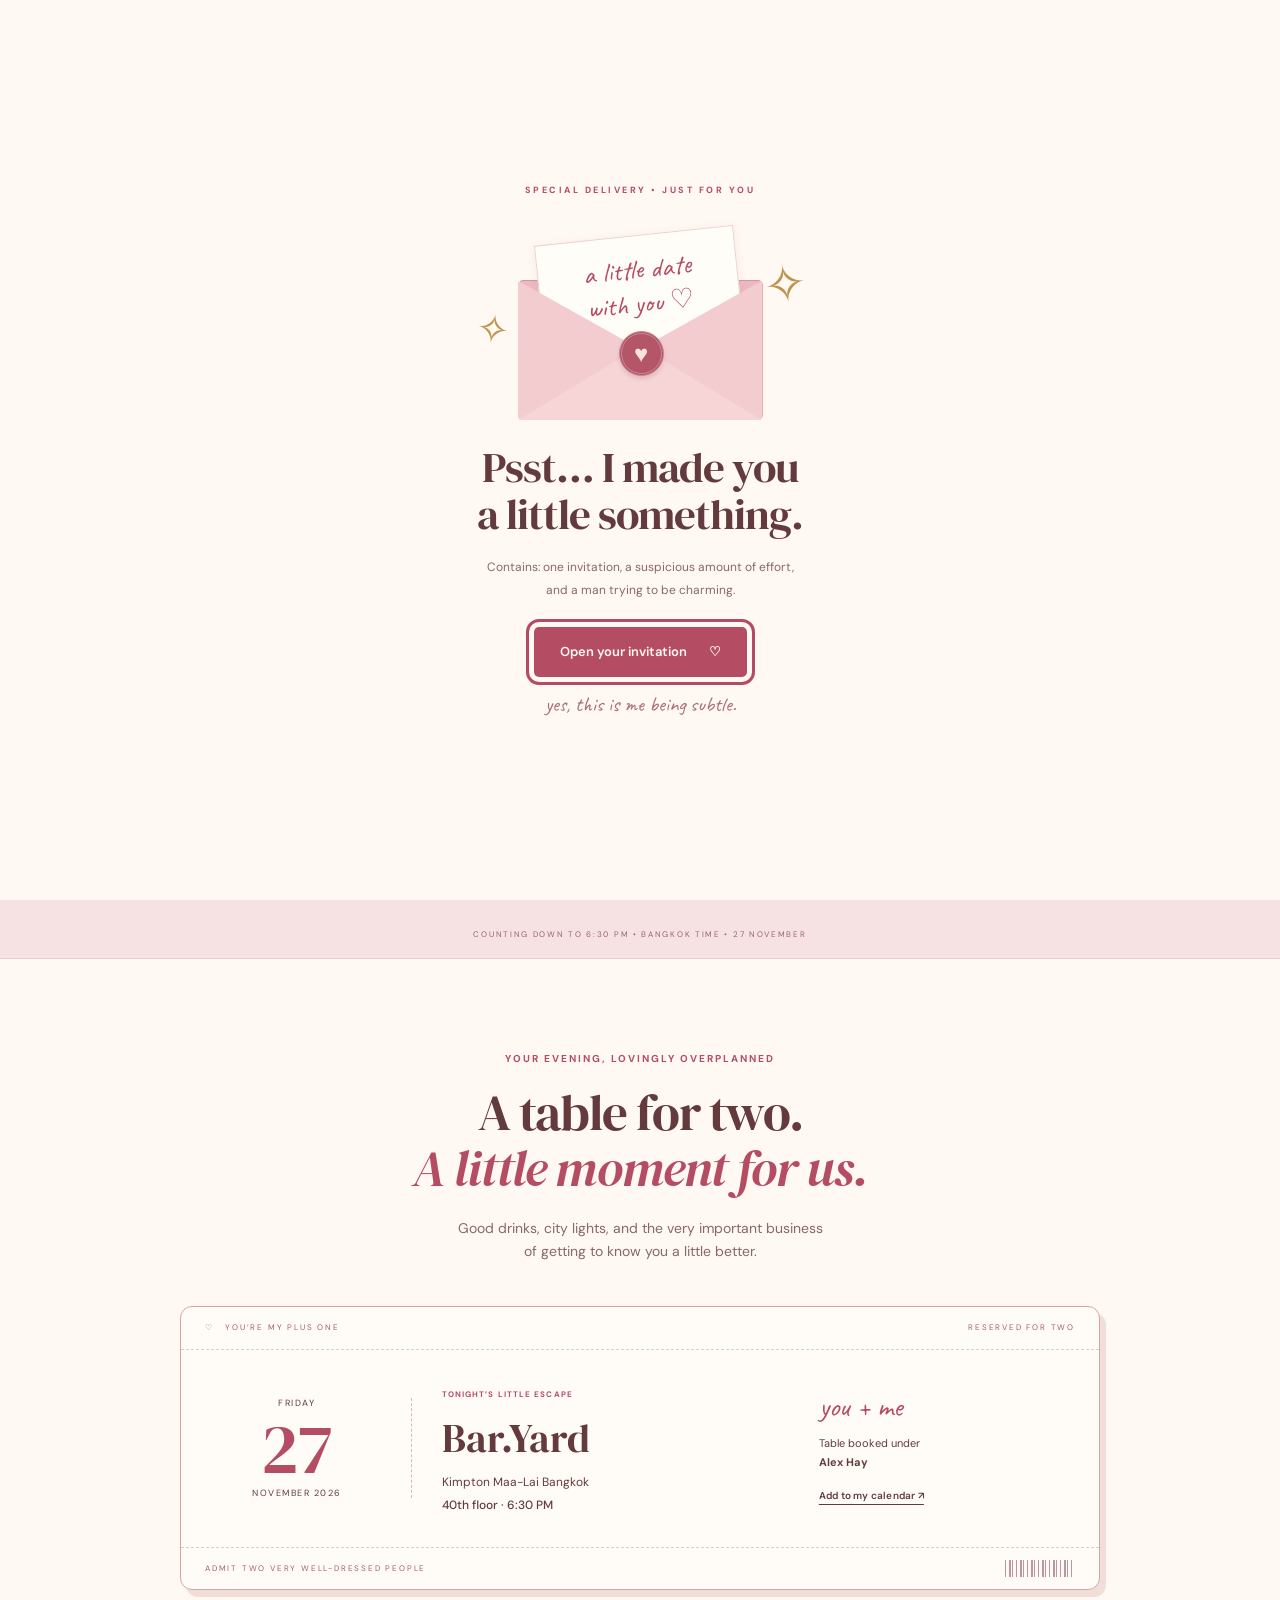
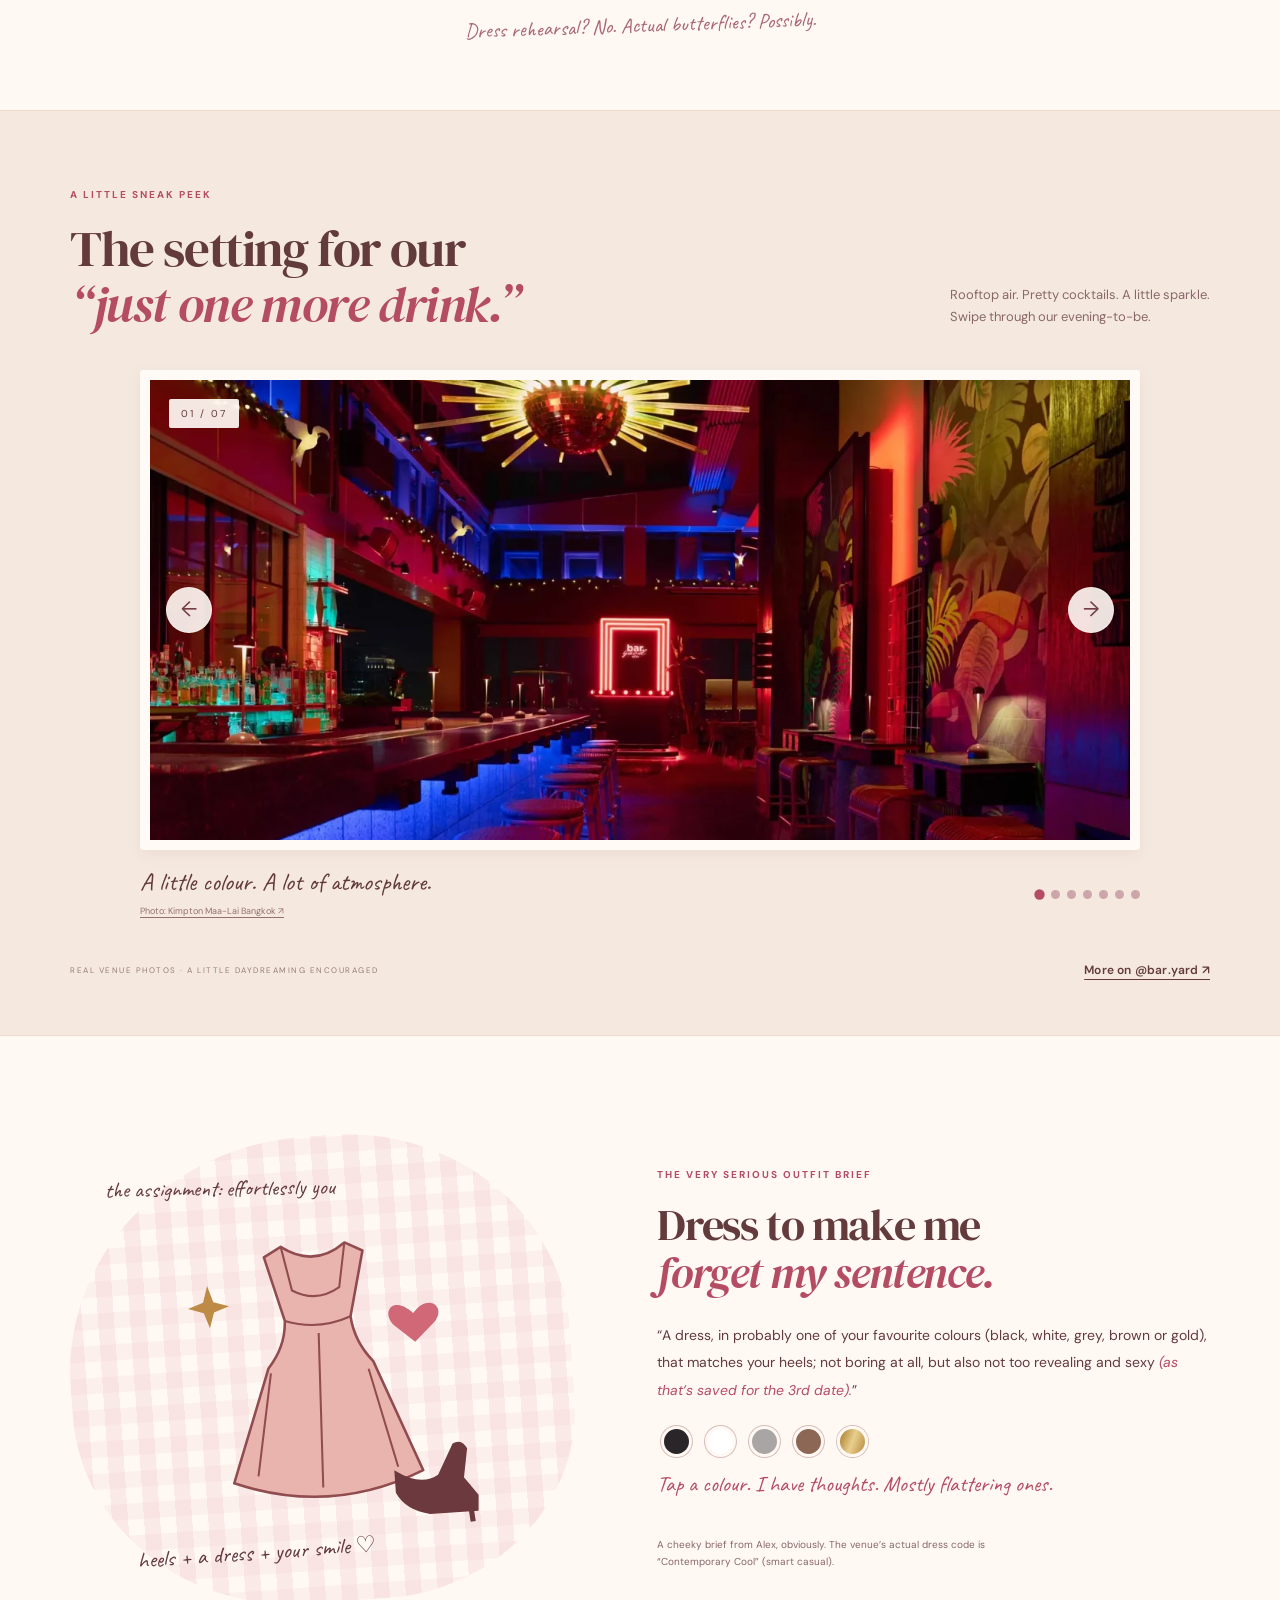
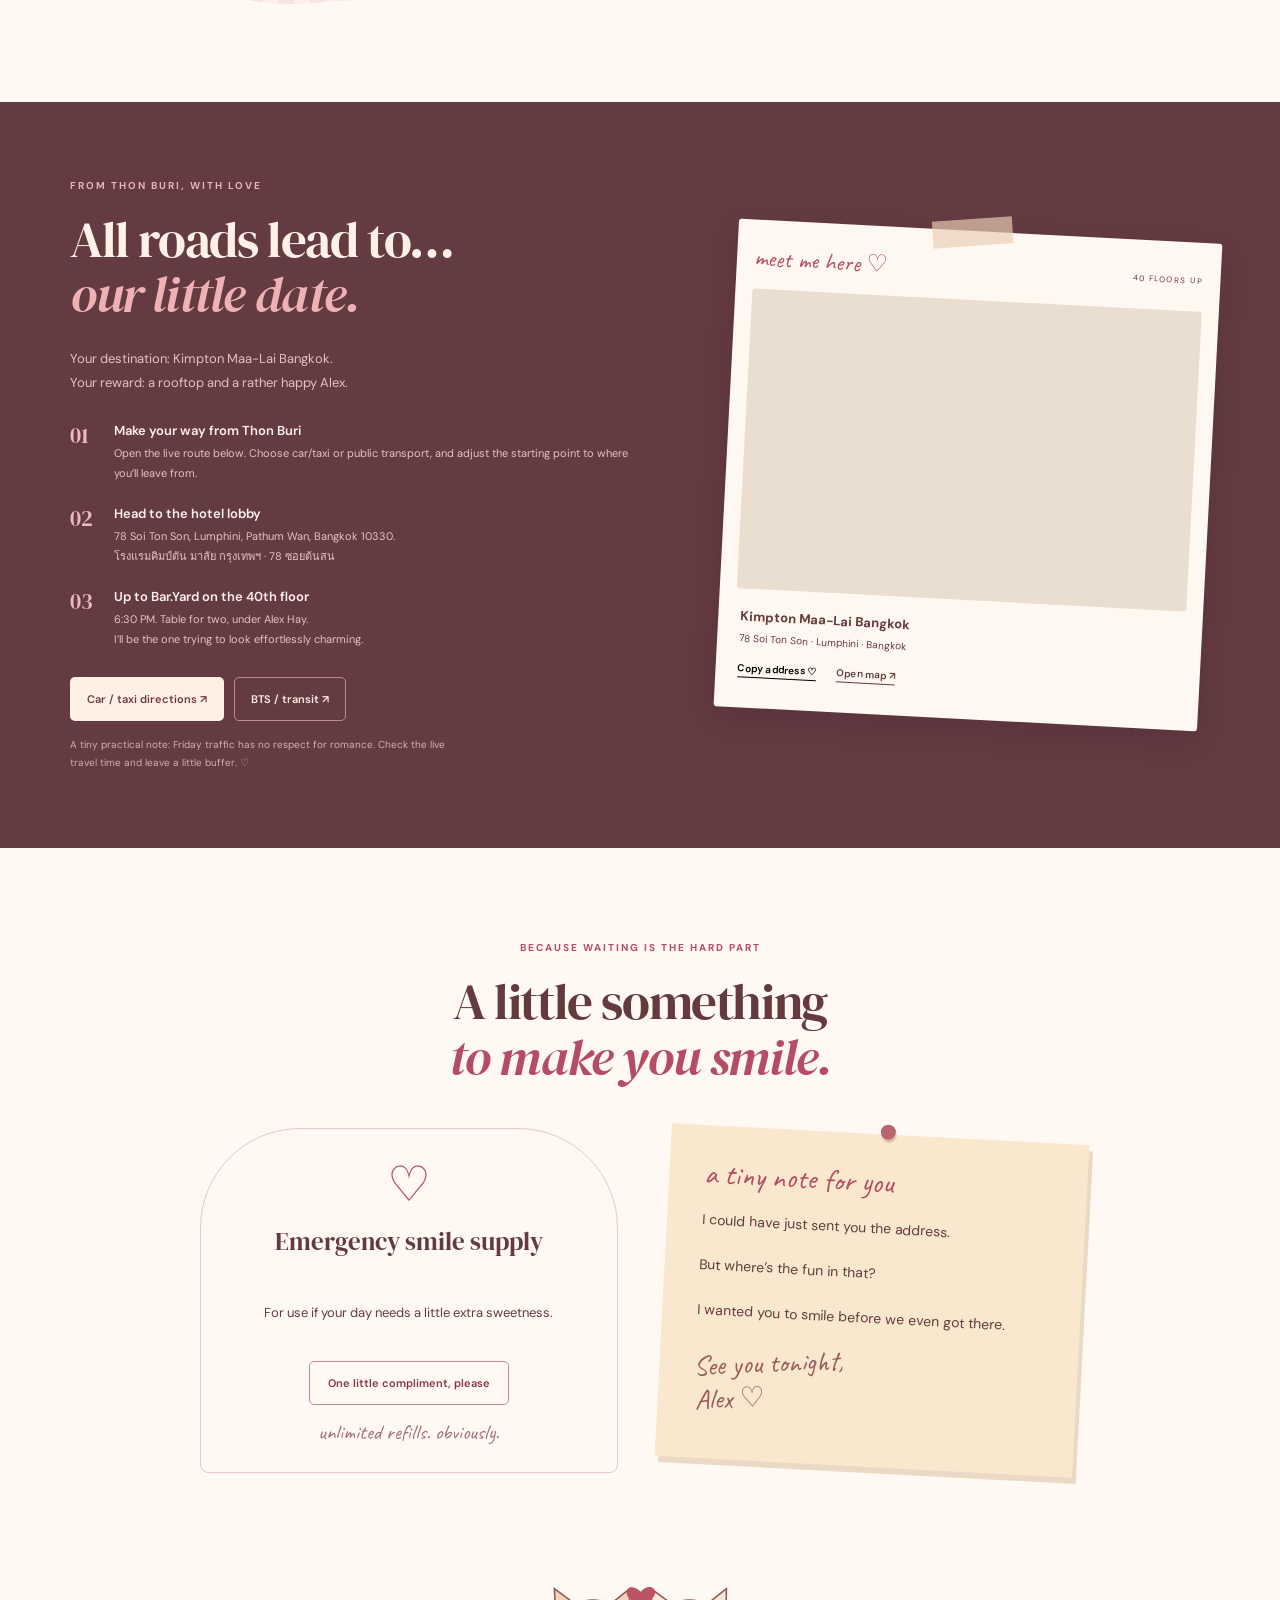
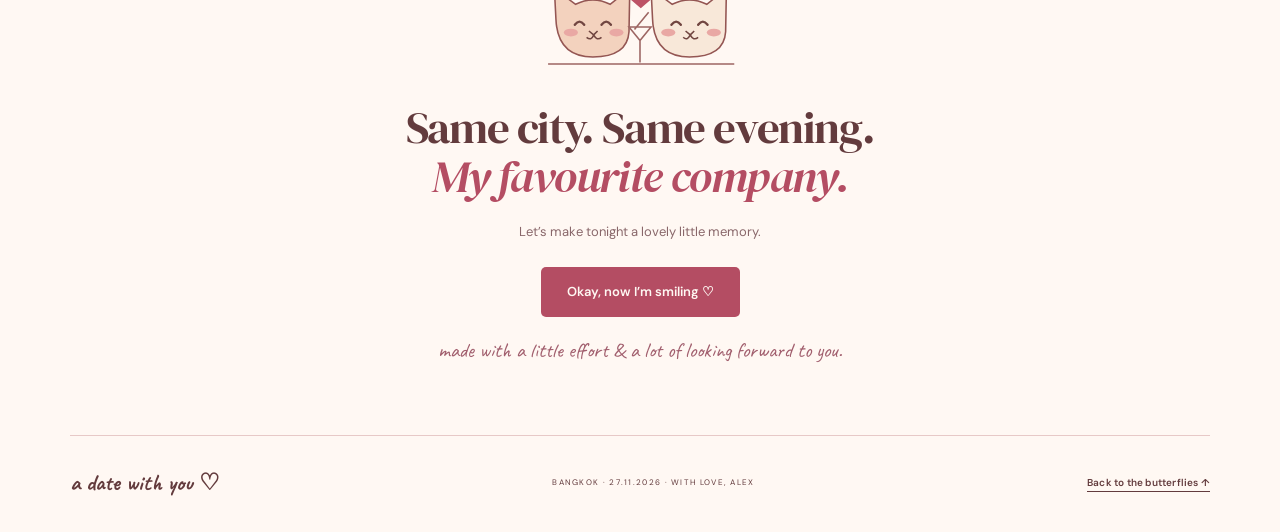
==== a-little-date/index.html @ a4843048 "Add a sweet rooftop date invitation with countdown, gallery and directions" ====
<!doctype html>
<html lang="en">
<head>
  <meta charset="utf-8">
  <meta name="viewport" content="width=device-width, initial-scale=1">
  <meta name="theme-color" content="#fff5f2">
  <meta name="robots" content="noindex, nofollow">
  <meta name="description" content="A little invitation. A rooftop, two cocktails, and you. 💌">
  <meta property="og:title" content="Psst… you have a date 💌">
  <meta property="og:description" content="I made you a little something. Open your invitation ♡">
  <meta property="og:type" content="website">
  <title>Psst… you have a date 💌</title>
  <link rel="icon" href="data:image/svg+xml,%3Csvg xmlns='http://www.w3.org/2000/svg' viewBox='0 0 100 100'%3E%3Ctext y='.9em' font-size='90'%3E💌%3C/text%3E%3C/svg%3E">
  <link rel="preconnect" href="https://fonts.googleapis.com">
  <link rel="preconnect" href="https://fonts.gstatic.com" crossorigin>
  <link href="https://fonts.googleapis.com/css2?family=DM+Sans:wght@400;500;600;700&family=DM+Serif+Display:ital@0;1&family=Caveat:wght@400;600;700&display=swap" rel="stylesheet">
  <link rel="stylesheet" href="style.css">
  <script src="app.js" defer></script>
</head>
<body>
  <a class="skip" href="#tonight">Skip to your invitation</a>
  <dialog id="envelope" aria-labelledby="envelope-title">
    <div class="envelope-content">
      <p class="eyebrow">SPECIAL DELIVERY • JUST FOR YOU</p>
      <div class="envelope-art" aria-hidden="true"><div class="letter-peek">a little date<br>with you ♡</div><div class="envelope-back"></div><div class="envelope-fold"></div><span class="wax-heart">♥</span><span class="envelope-spark s-one">✧</span><span class="envelope-spark s-two">✧</span></div>
      <h1 id="envelope-title">Psst… I made you<br>a little something.</h1>
      <p>Contains: one invitation, a suspicious amount of effort,<br>and a man trying to be charming.</p>
      <button class="button primary" id="open-invitation">Open your invitation <span aria-hidden="true">♡</span></button>
      <p class="hand small">yes, this is me being subtle.</p>
    </div>
  </dialog>

  <header class="site-header">
    <a class="brand" href="#">a date with you <span>♡</span></a>
    <nav aria-label="Your invitation"><a href="#tonight">the plan</a><a href="#peek">a little peek</a><a href="#getting-here">find me</a></nav>
    <span class="header-note">one evening. two lucky people.</span>
  </header>

  <main>
    <section class="hero wrap" id="tonight" aria-labelledby="hero-title">
      <div class="hero-copy">
        <p class="eyebrow"><span class="tiny-heart">♥</span> FRIDAY, 27 NOVEMBER 2026</p>
        <h1 id="hero-title">You, me &<br>a little <em>rooftop</em><br>rendezvous.</h1>
        <p class="hero-intro">I booked a table. The city brought the view.<br>All that’s missing is my favourite part… <strong>you.</strong></p>
        <a class="button primary" href="#the-plan">Tell me everything <span aria-hidden="true">↓</span></a>
        <p class="hand hero-note">40 floors up. Trying to play it cool.</p>
      </div>
      <div class="hero-scrapbook">
        <span class="scribble scribble-top">a very good excuse to see you ♡</span>
        <figure class="polaroid rooftop-photo"><div class="tape"></div><img src="assets/venue-4.webp" alt="Bar.Yard’s open-air rooftop terrace overlooking the Bangkok skyline at dusk" fetchpriority="high"><figcaption>the view is cute. you’re cuter.</figcaption></figure>
        <figure class="polaroid drink-photo"><div class="tape"></div><img src="assets/ig-5.webp" alt="Orchid-topped cocktails on Bar.Yard’s table, from @bar.yard on Instagram"><figcaption>something sweet to sip ♡</figcaption></figure>
        <div class="date-stamp"><span>NOV</span><strong>27</strong><span>IT’S A DATE</span></div>
        <svg class="doodle-heart" viewBox="0 0 100 100" aria-hidden="true"><path d="M50 84C37 74 8 54 12 31C15 11 39 11 50 30C61 10 89 10 89 34C89 55 63 73 50 84Z"/><path d="M19 14L13 5M80 10L86 2M95 48L99 47"/></svg>
        <span class="sparkle sparkle-a" aria-hidden="true">✧</span><span class="sparkle sparkle-b" aria-hidden="true">✧</span>
      </div>
    </section>

    <section class="countdown-section" aria-labelledby="countdown-title">
      <div class="countdown-inner wrap">
        <div><p class="eyebrow">THE OFFICIAL CAN’T-WAIT-O-METER</p><h2 id="countdown-title">Until I get to see you.</h2><p id="countdown-message">Not that I’m counting. <em>(I am absolutely counting.)</em></p></div>
        <div class="timer" role="timer" aria-label="Time until our booking"><div><span id="hours">00</span><small>HOURS</small></div><b aria-hidden="true">:</b><div><span id="minutes">00</span><small>MINUTES</small></div><b aria-hidden="true">:</b><div><span id="seconds">00</span><small>SECONDS</small></div></div>
      </div>
      <p class="timezone-note">COUNTING DOWN TO 6:30 PM • BANGKOK TIME • 27 NOVEMBER</p>
    </section>

    <section class="plan-section wrap" id="the-plan" aria-labelledby="plan-title">
      <div class="section-intro"><p class="eyebrow">YOUR EVENING, LOVINGLY OVERPLANNED</p><h2 id="plan-title">A table for two.<br><em>A little moment for us.</em></h2><p>Good drinks, city lights, and the very important business<br class="desktop-br"> of getting to know you a little better.</p></div>
      <div class="ticket">
        <div class="ticket-top"><span>♡ &nbsp; YOU’RE MY PLUS ONE</span><span>RESERVED FOR TWO</span></div>
        <div class="ticket-content"><div class="ticket-date"><span>FRIDAY</span><strong>27</strong><span>NOVEMBER 2026</span></div><div class="ticket-venue"><span class="eyebrow">TONIGHT’S LITTLE ESCAPE</span><h3>Bar.Yard</h3><p>Kimpton Maa-Lai Bangkok<br><strong>40th floor · 6:30 PM</strong></p></div><div class="ticket-extra"><span class="hand">you + me</span><p>Table booked under<br><strong>Alex Hay</strong></p><a class="text-link" href="date.ics" download>Add to my calendar ↗</a></div></div>
        <div class="ticket-bottom"><span>ADMIT TWO VERY WELL-DRESSED PEOPLE</span><span class="barcode" aria-hidden="true"></span></div>
      </div>
      <p class="hand ticket-note">Dress rehearsal? No. Actual butterflies? Possibly.</p>
    </section>

    <section class="gallery-section" id="peek" aria-labelledby="gallery-title">
      <div class="wrap gallery-heading"><div><p class="eyebrow">A LITTLE SNEAK PEEK</p><h2 id="gallery-title">The setting for our<br><em>“just one more drink.”</em></h2></div><p>Rooftop air. Pretty cocktails. A little sparkle.<br>Swipe through our evening-to-be.</p></div>
      <div class="gallery wrap" role="region" aria-roledescription="carousel" aria-label="Photos of Bar.Yard">
        <div class="gallery-stage" id="gallery-stage" tabindex="0" aria-label="Photo gallery. Use left and right arrow keys to browse.">
          <img id="gallery-image" src="assets/venue-0.webp" alt="The colourful interior and illuminated bar at Bar.Yard" loading="lazy">
          <span class="gallery-label" id="gallery-label">01 / 07</span>
          <button class="gallery-arrow prev" id="gallery-prev" aria-label="Previous photo">←</button><button class="gallery-arrow next" id="gallery-next" aria-label="Next photo">→</button>
        </div>
        <div class="gallery-caption"><div><p class="hand" id="gallery-caption">A little colour. A lot of atmosphere.</p><a class="photo-source" id="photo-source" href="https://www.kimptonmaalaibangkok.com/bangkok-restaurants/baryard-rooftop-bar/" target="_blank" rel="noopener noreferrer">Photo: Kimpton Maa-Lai Bangkok ↗</a></div><div class="gallery-dots" id="gallery-dots" aria-label="Choose a photo"></div></div>
      </div>
      <div class="wrap gallery-footer"><span>REAL VENUE PHOTOS · A LITTLE DAYDREAMING ENCOURAGED</span><a class="text-link" href="https://www.instagram.com/bar.yard/" target="_blank" rel="noopener noreferrer">More on @bar.yard ↗</a></div>
    </section>

    <section class="outfit-section wrap" id="dress-code" aria-labelledby="outfit-title">
      <div class="outfit-art" aria-hidden="true"><div class="outfit-art-inner"><span class="hand outfit-scribble">the assignment: effortlessly you</span><svg viewBox="0 0 340 340" class="dress-doodle"><path d="M122 55L139 46Q170 69 201 46L218 55L202 118Q204 143 221 163L262 272Q170 310 78 272L119 163Q137 143 138 118Z" fill="#e9b4ad" stroke="#914c50" stroke-width="2.5" stroke-linejoin="round"/><path d="M139 46L147 89Q170 103 193 89L201 46M138 118Q170 130 202 118M121 168L102 267M170 132L164 282M216 170L238 267" fill="none" stroke="#914c50" stroke-width="2"/><path d="M235 272Q259 289 277 278L293 249Q300 245 305 254L300 282L313 300L312 314L266 314Q243 309 235 292Z" fill="#6b393e" stroke="#6b393e" stroke-width="2"/><path d="M304 289L307 325" stroke="#6b393e" stroke-width="5"/><path d="M60 95L65 79L70 95L85 100L70 105L65 120L60 105L45 100Z" fill="#bd8b45"/><path d="M263 119C244 100 232 116 243 129L263 147L284 128C295 114 278 101 263 119Z" fill="#d06878"/></svg><span class="hand outfit-bottom">heels + a dress + your smile ♡</span></div></div>
      <div class="outfit-copy"><p class="eyebrow">THE VERY SERIOUS OUTFIT BRIEF</p><h2 id="outfit-title">Dress to make me<br><em>forget my sentence.</em></h2><p class="outfit-quote">“A dress, in probably one of your favourite colours (black, white, grey, brown or gold), that matches your heels; not boring at all, but also not too revealing and sexy <span class="cheeky">(as that’s saved for the 3rd date).</span>”</p><div class="palette" aria-label="Pick your outfit colour"><button class="swatch black" data-colour="black" aria-label="Black" aria-pressed="false"></button><button class="swatch white" data-colour="white" aria-label="White" aria-pressed="false"></button><button class="swatch grey" data-colour="grey" aria-label="Grey" aria-pressed="false"></button><button class="swatch brown" data-colour="brown" aria-label="Brown" aria-pressed="false"></button><button class="swatch gold" data-colour="gold" aria-label="Gold" aria-pressed="false"></button></div><p class="colour-reply" id="colour-reply" aria-live="polite">Tap a colour. I have thoughts. Mostly flattering ones.</p><p class="small outfit-fineprint">A cheeky brief from Alex, obviously. The venue’s actual dress code is “Contemporary Cool” (smart casual).</p></div>
    </section>

    <section class="directions-section" id="getting-here" aria-labelledby="directions-title"><div class="wrap directions-grid"><div><p class="eyebrow">FROM THON BURI, WITH LOVE</p><h2 id="directions-title">All roads lead to…<br><em>our little date.</em></h2><p class="directions-intro">Your destination: Kimpton Maa-Lai Bangkok.<br>Your reward: a rooftop and a rather happy Alex.</p><ol class="route-steps"><li><span>01</span><div><h3>Make your way from Thon Buri</h3><p>Open the live route below. Choose car/taxi or public transport, and adjust the starting point to where you’ll leave from.</p></div></li><li><span>02</span><div><h3>Head to the hotel lobby</h3><p>78 Soi Ton Son, Lumphini, Pathum Wan, Bangkok 10330.<br><span lang="th">โรงแรมคิมป์ตัน มาลัย กรุงเทพฯ · 78 ซอยต้นสน</span></p></div></li><li><span>03</span><div><h3>Up to Bar.Yard on the 40th floor</h3><p>6:30 PM. Table for two, under Alex Hay.<br>I’ll be the one trying to look effortlessly charming.</p></div></li></ol><div class="route-buttons"><a class="button light" id="drive-link" href="https://www.google.com/maps/dir/?api=1&origin=Thon+Buri+Bangkok&destination=Kimpton+Maa-Lai+Bangkok+78+Soi+Ton+Son&travelmode=driving" target="_blank" rel="noopener noreferrer">Car / taxi directions ↗</a><a class="button outline-light" id="transit-link" href="https://www.google.com/maps/dir/?api=1&origin=Thon+Buri+Bangkok&destination=Kimpton+Maa-Lai+Bangkok+78+Soi+Ton+Son&travelmode=transit" target="_blank" rel="noopener noreferrer">BTS / transit ↗</a></div><p class="traffic-note">A tiny practical note: Friday traffic has no respect for romance. Check the live travel time and leave a little buffer. ♡</p></div><div class="map-paper"><div class="map-heading"><span class="hand">meet me here ♡</span><span>40 FLOORS UP</span></div><iframe title="Google map of Kimpton Maa-Lai Bangkok" src="https://maps.google.com/maps?q=Kimpton%20Maa-Lai%20Bangkok%2078%20Soi%20Ton%20Son&t=&z=15&ie=UTF8&iwloc=&output=embed" loading="lazy" referrerpolicy="no-referrer-when-downgrade" allowfullscreen></iframe><div class="map-address"><strong>Kimpton Maa-Lai Bangkok</strong><span>78 Soi Ton Son · Lumphini · Bangkok</span><div><button class="text-link" id="copy-address">Copy address ♡</button><a class="text-link" href="https://www.google.com/maps?cid=16084516622546598277" target="_blank" rel="noopener noreferrer">Open map ↗</a></div><p id="copy-status" class="small" aria-live="polite"></p></div></div></div></section>

    <section class="little-extras wrap" aria-labelledby="extras-title"><p class="eyebrow">BECAUSE WAITING IS THE HARD PART</p><h2 id="extras-title">A little something<br><em>to make you smile.</em></h2><div class="extras-grid"><div class="compliment-card"><span class="extra-icon" aria-hidden="true">♡</span><h3>Emergency smile supply</h3><p id="compliment" aria-live="polite">For use if your day needs a little extra sweetness.</p><button class="button secondary" id="compliment-button">One little compliment, please</button><span class="hand small">unlimited refills. obviously.</span></div><div class="note-card"><span class="note-pin" aria-hidden="true"></span><p class="hand note-heading">a tiny note for you</p><p>I could have just sent you the address.<br><br>But where’s the fun in that?<br><br>I wanted you to smile before we even got there.</p><p class="hand signature">See you tonight,<br>Alex ♡</p></div></div></section>

    <section class="closing wrap"><div class="cat-date" aria-hidden="true"><svg viewBox="0 0 280 125"><path d="M33 55L31 16L58 36Q80 25 102 36L127 16L126 71Q124 103 80 103Q35 103 33 55Z" fill="#f3d2be" stroke="#945653" stroke-width="2"/><path d="M156 55L154 16L181 36Q203 25 225 36L250 16L249 71Q247 103 203 103Q158 103 156 55Z" fill="#f8e8d9" stroke="#945653" stroke-width="2"/><path d="M57 62Q63 54 69 62M91 62Q97 54 103 62M180 62Q186 54 192 62M214 62Q220 54 226 62" fill="none" stroke="#714641" stroke-width="3" stroke-linecap="round"/><ellipse cx="52" cy="72" rx="9" ry="5" fill="#e9a8a4"/><ellipse cx="110" cy="72" rx="9" ry="5" fill="#e9a8a4"/><ellipse cx="176" cy="72" rx="9" ry="5" fill="#e9a8a4"/><ellipse cx="234" cy="72" rx="9" ry="5" fill="#e9a8a4"/><path d="M75 70L81 75L86 70M198 70L204 75L209 70M81 75Q78 83 72 78M81 75Q85 83 91 78M204 75Q200 83 195 78M204 75Q208 83 214 78" fill="none" stroke="#714641" stroke-width="2"/><path d="M141 20C125 6 117 22 128 30L141 41L154 30C167 20 154 6 141 20" fill="#bd5367"/><path d="M23 112H260M140 82V110M126 65L140 82L154 65ZM133 68L151 46" stroke="#9d6663" stroke-width="2" fill="none"/></svg></div><h2>Same city. Same evening.<br><em>My favourite company.</em></h2><p>Let’s make tonight a lovely little memory.</p><button class="button primary" id="excited-button">Okay, now I’m smiling ♡</button><p class="hand closing-note" id="excited-reply" aria-live="polite">made with a little effort & a lot of looking forward to you.</p></section>
  </main>
  <footer class="wrap"><a class="brand" href="#">a date with you ♡</a><span>BANGKOK · 27.11.2026 · WITH LOVE, ALEX</span><a href="#tonight" class="text-link">Back to the butterflies ↑</a></footer>
  <div class="confetti-layer" id="confetti-layer" aria-hidden="true"></div>
</body>
</html>
---- a-little-date/style.css ----
:root{--paper:#fff8f3;--cream:#fff3e9;--rose:#b44d63;--rose-dark:#873548;--ink:#633b3d;--muted:#89676a;--pink:#f5dadd;--line:#e7c9c7;--serif:'DM Serif Display',Georgia,serif;--sans:'DM Sans',Arial,sans-serif;--hand:'Caveat','Segoe Print',cursive}*{box-sizing:border-box}html{scroll-behavior:smooth;scroll-padding-top:38px}body{margin:0;background:var(--paper);color:var(--ink);font-family:var(--sans);font-size:15px;line-height:1.7}button,a{-webkit-tap-highlight-color:transparent}button{font:inherit;cursor:pointer}a{color:inherit}a,button{touch-action:manipulation}button:focus-visible,a:focus-visible,[tabindex]:focus-visible{outline:3px solid #b34b65;outline-offset:5px}img{max-width:100%;display:block}h1,h2,h3,p,figure{margin:0}h1,h2,h3{font-weight:400}h1,h2{font-family:var(--serif);line-height:1.09;letter-spacing:-1.4px}h2{font-size:clamp(34px,4vw,53px)}h1 em,h2 em{font-weight:400;color:var(--rose)}.wrap{max-width:1140px;width:calc(100% - 88px);margin:auto}.eyebrow{font-size:10px;font-weight:700;letter-spacing:2px;line-height:1.6;color:var(--rose);margin-bottom:18px}.hand{font-family:var(--hand);font-size:24px;line-height:1.2}.small{font-size:13px}.hand.small{font-size:21px}.button{display:inline-flex;align-items:center;justify-content:center;gap:22px;min-height:50px;padding:14px 25px;border:1px solid transparent;text-decoration:none;font-size:13px;font-weight:600;border-radius:5px;transition:transform .2s,background .2s,box-shadow .2s;line-height:1.4}.button:hover{transform:translateY(-3px);box-shadow:0 6px 15px #87354816}.primary{color:#fff8f3;background:var(--rose)}.primary:hover{background:var(--rose-dark)}.secondary{background:transparent;border-color:#c78b96;color:var(--rose-dark)}.text-link{font-size:12px;font-weight:600;letter-spacing:.2px;text-underline-offset:5px;background:none;border:0;padding:0;text-decoration:underline;cursor:pointer}.skip{position:fixed;z-index:99;top:-100px;left:12px;background:white;padding:8px}.skip:focus{top:8px}.site-header{height:97px;margin:0 44px;border-bottom:1px solid var(--line);display:flex;justify-content:space-between;align-items:center;gap:24px}.brand{font-family:var(--hand);font-weight:700;font-size:26px;text-decoration:none;white-space:nowrap}.brand span{color:var(--rose);display:inline-block;margin-left:6px}.site-header nav{display:flex;gap:28px}.site-header nav a{font-size:12px;text-decoration:none}.site-header nav a:hover{color:var(--rose);text-decoration:underline;text-underline-offset:5px}.header-note{font-size:11px;color:var(--muted);font-style:italic}.hero{padding-top:72px;padding-bottom:78px;display:grid;grid-template-columns:1fr 1fr;align-items:center;min-height:680px;gap:25px}.hero h1{font-size:clamp(49px,5.35vw,76px);line-height:1.02;letter-spacing:-2px}.hero-intro{margin:26px 0;color:var(--muted);font-size:15px;line-height:1.85}.hero-intro strong{font-weight:600;color:var(--rose)}.tiny-heart{font-size:12px;margin-right:9px}.hero-note{font-size:21px;color:#a1656c;margin:18px 0 0 10px;transform:rotate(-3deg)}.hero-scrapbook{position:relative;height:500px;margin:0 2px 0 0}.hero-scrapbook:before{content:'';position:absolute;inset:30px -8px 20px 14px;transform:rotate(4deg);background:repeating-linear-gradient(0deg,#f2c9ce24 0 20px,#fff0 20px 40px),repeating-linear-gradient(90deg,#f2c9ce52 0 20px,#fff0 20px 40px);border-radius:46% 44% 45% 39%}.polaroid{position:absolute;background:#fffcf8;padding:11px 11px 6px;box-shadow:0 8px 20px #6936371a;border:1px solid #eddbd3}.polaroid img{width:100%;object-fit:cover}.polaroid figcaption{font-family:var(--hand);text-align:center;line-height:1.3;padding:10px 0 5px;font-size:22px}.rooftop-photo{width:83%;left:4%;top:49px;transform:rotate(-6deg)}.rooftop-photo img{height:260px}.drink-photo{width:46%;right:0;top:258px;transform:rotate(9deg);z-index:2}.drink-photo img{height:170px;object-position:center 40%}.drink-photo figcaption{font-size:19px}.tape{position:absolute;top:-13px;left:36%;height:26px;width:90px;transform:rotate(-3deg);background:#e6c7a6a3;z-index:2;clip-path:polygon(3% 0,98% 2%,95% 20%,100% 40%,97% 60%,100% 80%,97% 100%,0 97%,3% 70%,0 50%,3% 30%)}.drink-photo .tape{background:#dfa4b19c;width:65px}.date-stamp{position:absolute;left:12%;bottom:12px;width:106px;height:106px;border:2px dotted #bc6a76;border-radius:50%;display:flex;flex-direction:column;justify-content:center;align-items:center;transform:rotate(-14deg);color:var(--rose);line-height:1.1}.date-stamp span{font-size:9px;letter-spacing:1.5px}.date-stamp strong{font-family:var(--serif);font-size:44px;font-weight:400}.scribble{position:absolute;font-family:var(--hand);font-size:22px;z-index:4;color:#a25865}.scribble-top{right:22px;top:3px;transform:rotate(5deg)}.doodle-heart{position:absolute;bottom:67px;left:43%;height:63px;transform:rotate(15deg);fill:none;stroke:#b75569;stroke-width:3;stroke-linecap:round}.sparkle{position:absolute;font-size:40px;color:#bd8b45}.sparkle-a{left:0;top:0}.sparkle-b{right:-5px;top:203px;font-size:50px}.countdown-section{background:#f6e2e3;border-top:1px solid #ebcdcf;border-bottom:1px solid #ebcdcf;padding:37px 0 16px;position:relative}.countdown-inner{display:flex;align-items:center;justify-content:space-between;gap:30px}.countdown-inner .eyebrow{margin-bottom:8px;font-size:9px}.countdown-inner h2{font-size:32px;letter-spacing:-.7px}.countdown-inner p:not(.eyebrow){font-size:12px;margin-top:8px}.timer{display:flex;align-items:center;gap:14px;text-align:center;color:var(--rose-dark)}.timer>div{display:flex;flex-direction:column;min-width:85px}.timer span{font-family:var(--serif);font-size:59px;font-variant-numeric:tabular-nums;line-height:1.15}.timer b{font-size:30px;font-family:var(--serif);font-weight:400;margin-top:-18px}.timer small{font-size:8px;letter-spacing:2px;margin-top:6px}.timezone-note{text-align:center;font-size:8px;letter-spacing:1.7px;margin-top:26px;color:#96656d}.plan-section{padding:92px 0 72px}.section-intro{text-align:center}.section-intro p:last-child{margin:20px 0 0;color:var(--muted);font-size:14px}.ticket{margin:42px auto 0;max-width:920px;border:1px solid #d7a3a9;border-radius:12px;background:#fffcf7;position:relative;box-shadow:6px 7px 0 #f1ded9;overflow:hidden}.ticket-top,.ticket-bottom{padding:14px 24px;display:flex;align-items:center;justify-content:space-between;font-size:8px;letter-spacing:1.8px;color:#a45c6b}.ticket-top{border-bottom:1px dashed #e8c7ca}.ticket-bottom{border-top:1px dashed #e8c7ca;padding-top:12px;padding-bottom:12px}.ticket-content{display:grid;grid-template-columns:1fr 2fr 1.3fr;padding:30px 32px;align-items:center}.ticket-date{display:flex;flex-direction:column;line-height:1.2;text-align:center;padding-right:30px;border-right:1px dashed #dfb5bc}.ticket-date span{font-size:9px;letter-spacing:1.5px}.ticket-date strong{font-family:var(--serif);font-size:70px;font-weight:400;color:var(--rose);line-height:1.12}.ticket-venue{padding:0 30px}.ticket-venue .eyebrow{font-size:8px;letter-spacing:1.1px}.ticket-venue h3{font-size:40px;font-family:var(--serif);line-height:1.2;margin:9px 0}.ticket-venue p{font-size:12px;line-height:1.9}.ticket-venue strong{font-weight:500}.ticket-extra{padding-left:10px}.ticket-extra .hand{font-size:29px;color:var(--rose)}.ticket-extra p{font-size:11px;line-height:1.7;margin:10px 0}.ticket-extra a{font-size:10px}.barcode{display:block;width:70px;height:17px;background:repeating-linear-gradient(90deg,#a76876 0 1px,transparent 1px 4px,#a76876 4px 6px,transparent 6px 7px,#a76876 7px 8px,transparent 8px 11px);opacity:.7}.ticket-note{text-align:center;margin-top:23px;font-size:21px;transform:rotate(-2deg);color:#a86672}.gallery-section{padding:76px 0 54px;background:#f5e9df;border-top:1px solid #efdbce;border-bottom:1px solid #efdbce}.gallery-heading{display:flex;align-items:flex-end;justify-content:space-between;gap:30px;margin-bottom:37px}.gallery-heading>p{font-size:13px;color:var(--muted);padding-bottom:5px}.gallery{max-width:1000px}.gallery-stage{height:480px;position:relative;border:10px solid #fffaf5;background:#e6c8bd;box-shadow:0 4px 15px #6b3a3a12;border-radius:3px;overflow:hidden;touch-action:pan-y}.gallery-stage>img{width:100%;height:100%;object-fit:cover;transition:opacity .18s}.gallery-stage>img.portrait{object-fit:contain;background:#362023}.gallery-label{position:absolute;top:19px;left:19px;padding:6px 12px;background:#fff8f3ed;font-size:10px;border-radius:2px;letter-spacing:2px}.gallery-arrow{position:absolute;top:calc(50% - 23px);border:1px solid #fff8f375;background:#fff8f3e8;color:#733f44;width:46px;height:46px;border-radius:50%;font-size:21px;display:grid;place-items:center}.gallery-arrow:hover{background:white}.prev{left:16px}.next{right:16px}.gallery-caption{display:flex;justify-content:space-between;align-items:center;gap:20px;margin-top:17px}.gallery-caption .hand{font-size:25px}.photo-source{font-size:9px;color:#966f70;text-underline-offset:3px}.gallery-dots{display:flex;gap:7px}.gallery-dots button{width:9px;height:9px;border:0;border-radius:50%;background:#cda6ab;padding:0;position:relative}.gallery-dots button:before{content:'';position:absolute;inset:-8px}.gallery-dots button[aria-current=true]{background:var(--rose);transform:scale(1.15)}.gallery-footer{display:flex;justify-content:space-between;align-items:center;gap:20px;margin-top:38px}.gallery-footer>span{font-size:8px;letter-spacing:1.5px;color:#977c77}.outfit-section{padding-top:100px;padding-bottom:100px;display:grid;grid-template-columns:1fr 1.1fr;gap:85px;align-items:center}.outfit-art{position:relative;transform:rotate(-4deg);background:repeating-linear-gradient(0deg,#e9b6bc20 0 16px,#fff0 16px 32px),repeating-linear-gradient(90deg,#e9b6bc36 0 16px,#fff0 16px 32px);padding:18px;border-radius:50% 45% 40% 44%}.outfit-art-inner{position:relative;margin:15px;min-height:400px}.dress-doodle{width:100%;height:350px;margin-top:28px}.outfit-scribble{position:absolute;left:15px;top:0;font-size:22px;transform:rotate(3deg)}.outfit-bottom{position:absolute;bottom:7px;left:22px;font-size:23px}.outfit-copy h2{font-size:44px}.outfit-quote{font-size:14px;line-height:1.95;margin-top:25px}.cheeky{color:var(--rose);font-style:italic}.palette{display:flex;gap:13px;margin-top:22px;margin-bottom:14px;padding-left:4px}.swatch{width:31px;height:31px;border:3px solid var(--paper);border-radius:50%;box-shadow:0 0 0 1px #d7beb8;transition:transform .2s}.swatch:hover{transform:translateY(-4px)}.swatch[aria-pressed=true]{outline:2px solid #b65267;outline-offset:3px}.black{background:#292528}.white{background:#fff}.grey{background:#a9a5a4}.brown{background:#8c6755}.gold{background:linear-gradient(110deg,#a77827,#e8cf8e,#b68a3c)}.colour-reply{font-family:var(--hand);font-size:22px;color:var(--rose);min-height:53px;line-height:1.25}.outfit-fineprint{font-size:10px;color:var(--muted);line-height:1.7;margin-top:12px;max-width:360px}.directions-section{background:#643b41;color:#fff1e8;padding:76px 0}.directions-grid{display:grid;grid-template-columns:1.2fr 1fr;gap:75px;align-items:center}.directions-section .eyebrow{color:#e9b3b8}.directions-section h2 em{color:#edb1b6}.directions-intro{font-size:13px;line-height:1.8;color:#e1c2be;margin-top:24px}.route-steps{list-style:none;padding:0;margin:28px 0;display:flex;flex-direction:column;gap:21px}.route-steps li{display:flex;gap:17px;align-items:flex-start}.route-steps li>span{font-family:var(--serif);font-size:22px;line-height:1.2;color:#efb7c1;min-width:27px}.route-steps h3{font-size:13px;font-weight:600;line-height:1.4;margin-bottom:4px}.route-steps p{font-size:11px;color:#e1c3c2;line-height:1.8}.route-buttons{display:flex;gap:10px;flex-wrap:wrap}.route-buttons .button{font-size:11px;min-height:44px;padding:13px 16px;gap:10px}.light{color:#6b3a41;background:#fff0e5}.outline-light{border-color:#bb8d91;color:#ffefe4}.traffic-note{font-size:10px;color:#d5aeb0;margin-top:15px;max-width:400px;line-height:1.8}.map-paper{background:#fff8f0;transform:rotate(3deg);color:var(--ink);padding:17px 17px 7px;border-radius:3px;box-shadow:0 10px 30px #2a0b262b;position:relative}.map-paper:before{content:'';position:absolute;top:-12px;left:40%;height:27px;width:80px;background:#e9cdb6ad;transform:rotate(-7deg)}.map-heading{display:flex;justify-content:space-between;align-items:center;padding:7px 0 16px}.map-heading .hand{font-size:24px;color:var(--rose)}.map-heading>span:last-child{font-size:8px;letter-spacing:1.5px}.map-paper iframe{width:100%;height:300px;border:0;display:block;background:#eaded0;border-radius:3px}.map-address{padding:17px 5px 0}.map-address strong{display:block;font-size:13px}.map-address>span{font-size:10px;display:block;margin:2px 0 13px}.map-address>div{display:flex;gap:20px;flex-wrap:wrap}.map-address .text-link{font-size:10px}.map-address #copy-status{font-size:10px;min-height:18px;margin:6px 0 0;color:var(--rose)}.little-extras{padding:92px 0 78px;text-align:center}.extras-grid{display:grid;grid-template-columns:1fr 1fr;gap:45px;margin:42px auto 0;max-width:880px;align-items:center}.compliment-card{padding:30px 25px 24px;border:1px solid var(--line);border-radius:100px 100px 8px 8px;min-height:345px;display:flex;flex-direction:column;align-items:center}.extra-icon{font-family:var(--serif);font-size:49px;color:var(--rose);line-height:1}.compliment-card h3{font-family:var(--serif);font-size:25px;margin-top:12px}.compliment-card p{font-size:13px;margin-top:18px;min-height:65px;display:flex;align-items:center;justify-content:center;max-width:305px;line-height:1.7}.compliment-card button{margin-top:16px;font-size:11px;min-height:44px;padding:12px 18px}.compliment-card .hand{margin-top:15px;color:#a27178}.note-card{background:#f9e8cd;box-shadow:4px 6px 0 #ead9c5;transform:rotate(3deg);padding:29px 35px 20px;text-align:left;position:relative;min-height:333px}.note-heading{color:var(--rose);font-size:30px;line-height:1.3;margin-bottom:15px}.note-card>p:not(.hand){font-size:14px;line-height:1.6}.signature{margin-top:14px;font-size:28px;color:#9a5c5f;transform:rotate(-5deg)}.note-pin{position:absolute;top:-10px;width:15px;height:15px;left:50%;border-radius:50%;background:#b96471;box-shadow:1px 3px 1px #8f4a4844}.closing{padding:25px 0 69px;text-align:center;border-bottom:1px solid var(--line)}.cat-date{width:220px;margin:0 auto 20px}.closing h2{font-size:45px}.closing>p:not(.hand){font-size:13px;color:var(--muted);margin:20px 0 24px}.closing-note{font-size:21px;color:#a15e6d;margin-top:21px;min-height:28px}footer{display:flex;gap:20px;justify-content:space-between;align-items:center;padding:27px 0 30px}footer .brand{font-size:23px}footer>span{font-size:8px;letter-spacing:1.3px}footer .text-link{font-size:10px}.confetti-layer{position:fixed;inset:0;pointer-events:none;z-index:100;overflow:hidden}.heart-particle{position:absolute;color:#bf526b;font-family:Georgia,serif;animation:heartfall 2s ease-out forwards;line-height:1}.confetti-layer .heart-particle:nth-child(3n){color:#bd944c}@keyframes heartfall{0%{transform:translate(0,0) rotate(0);opacity:0}15%{opacity:1}100%{transform:translate(var(--drift),var(--fall)) rotate(var(--twist));opacity:0}}dialog{border:0;background:#fff8f3;color:var(--ink);width:100%;height:100%;max-width:100%;max-height:100%;margin:0;padding:20px;position:fixed;inset:0;overflow:auto}dialog::backdrop{background:#fff8f3}.envelope-content{max-width:620px;margin:auto;min-height:calc(100dvh - 40px);display:flex;flex-direction:column;justify-content:center;align-items:center;text-align:center;padding:30px 0}.envelope-content>.eyebrow{font-size:9px;letter-spacing:2.5px}.envelope-content h1{font-size:43px;letter-spacing:-1px;margin-top:24px}.envelope-content>p:not(.eyebrow):not(.hand){font-size:12px;color:var(--muted);margin-top:18px;line-height:1.9}.envelope-content>.button{margin-top:25px}.envelope-content>.hand{color:#a57079;margin-top:15px}.envelope-art{position:relative;width:245px;height:185px;margin-top:20px}.envelope-back{position:absolute;bottom:0;height:140px;width:245px;background:#edb9c0;border:1px solid #d197a1;border-radius:5px}.letter-peek{position:absolute;z-index:1;background:#fffdf7;width:200px;height:145px;left:23px;top:0;border:1px solid #ecd3ce;box-shadow:0 2px 10px #a15e6d18;transform:rotate(-6deg);padding:17px;font-family:var(--hand);font-size:27px;line-height:1.25;color:var(--rose)}.envelope-fold{position:absolute;inset:45px 0 0;z-index:2;background:#f3ccd0;clip-path:polygon(0 0,50% 49%,100% 0,100% 100%,0 100%);border-radius:5px}.envelope-fold:after{content:'';position:absolute;inset:0;background:#f7d5d7;clip-path:polygon(0 100%,50% 47%,100% 100%)}.wax-heart{position:absolute;z-index:3;bottom:44px;left:101px;background:#b45568;color:#fbe4de;box-shadow:0 3px 4px #89525c33;border:3px double #ce8794;width:45px;height:45px;border-radius:50%;display:grid;place-items:center;font-size:24px}.envelope-spark{position:absolute;color:#bd944c;font-size:40px}.s-one{left:-42px;top:60px;transform:rotate(10deg)}.s-two{right:-45px;top:5px;font-size:52px;transform:rotate(-10deg)}body:has(dialog[open]){overflow:hidden}
@media(min-width:1400px){.hero{min-height:735px}.hero h1{font-size:78px}.hero-scrapbook{height:520px}.rooftop-photo img{height:290px}.drink-photo{top:285px}}
@media(max-width:950px){.wrap{width:calc(100% - 54px)}.site-header{margin:0 27px}.header-note{display:none}.hero{padding-top:58px;min-height:600px;gap:12px}.hero h1{font-size:57px}.hero-scrapbook{height:440px}.rooftop-photo{top:55px}.rooftop-photo img{height:220px}.drink-photo{top:250px;width:49%}.drink-photo img{height:139px}.polaroid figcaption{font-size:19px}.drink-photo figcaption{font-size:16px}.date-stamp{width:87px;height:87px;left:7%;bottom:20px}.scribble-top{font-size:19px;right:-5px}.hero-intro{font-size:13px}.countdown-inner h2{font-size:28px}.timer>div{min-width:65px}.timer span{font-size:50px}.timer{gap:9px}.outfit-section{gap:35px}.outfit-copy h2{font-size:38px}.outfit-art-inner{margin:5px;min-height:345px}.dress-doodle{height:300px}.outfit-scribble{font-size:20px;left:0}.outfit-bottom{font-size:21px;left:0}.directions-grid{gap:35px}.directions-section h2{font-size:40px}.map-paper iframe{height:310px}.extras-grid{gap:30px}}
@media(max-width:650px){body{font-size:14px}.wrap{width:calc(100% - 40px)}.site-header{height:77px;margin:0 20px;gap:12px}.brand{font-size:24px}.site-header nav{gap:15px}.site-header nav a{font-size:10px}.site-header nav a:nth-child(2){display:none}.hero{padding-top:42px;padding-bottom:35px;display:block;min-height:0}.hero .eyebrow{font-size:8px;letter-spacing:1.7px;margin-bottom:20px}.hero h1{font-size:clamp(48px,12.5vw,72px);letter-spacing:-1.6px}.hero-intro{font-size:13px;line-height:1.8;margin:22px 0}.hero .button{font-size:12px;padding:14px 22px}.hero-note{font-size:22px;margin-top:17px}.hero-scrapbook{height:420px;max-width:440px;margin:39px auto 0}.rooftop-photo{width:82%;top:42px;left:4%;padding:8px 8px 6px}.rooftop-photo img{height:215px}.rooftop-photo figcaption{font-size:22px}.drink-photo{width:45%;right:3px;top:224px;padding:7px}.drink-photo img{height:135px}.drink-photo figcaption{font-size:17px;padding-top:7px}.date-stamp{left:12%;bottom:7px}.doodle-heart{left:43%;bottom:48px;height:52px}.sparkle-b{top:165px;right:-3px}.scribble-top{font-size:20px;right:4px;top:1px}.countdown-section{padding-top:30px;padding-bottom:20px}.countdown-inner{display:block;text-align:center}.countdown-inner .eyebrow{font-size:8px}.countdown-inner h2{font-size:31px}.countdown-inner p:not(.eyebrow){font-size:11px;margin-top:10px}.timer{justify-content:center;gap:12px;margin-top:24px}.timer span{font-size:60px}.timer>div{min-width:74px}.timer small{font-size:8px}.timezone-note{font-size:7px;letter-spacing:1px;margin-top:21px}.plan-section{padding:58px 0 46px}h2{font-size:36px;letter-spacing:-.8px}.eyebrow{font-size:8px;letter-spacing:1.6px;margin-bottom:14px}.section-intro p:last-child{font-size:12px;margin-top:18px}.desktop-br{display:none}.ticket{margin-top:30px;box-shadow:4px 5px 0 #f1ded9}.ticket-top{font-size:7px;letter-spacing:.8px;padding:13px 15px}.ticket-content{grid-template-columns:82px 1fr;padding:22px 17px 15px}.ticket-date{padding-right:17px;align-self:start;margin-top:8px}.ticket-date strong{font-size:57px}.ticket-date span{font-size:7px;letter-spacing:.8px}.ticket-venue{padding:0 0 0 20px}.ticket-venue .eyebrow{font-size:7px;letter-spacing:1px}.ticket-venue h3{font-size:35px;margin-top:6px}.ticket-venue p{font-size:11px}.ticket-extra{grid-column:1 / -1;display:flex;justify-content:space-between;align-items:center;gap:10px;padding:18px 0 0;margin-top:18px;border-top:1px dashed #e3c4c9}.ticket-extra .hand{font-size:24px}.ticket-extra p{font-size:9px;margin:0}.ticket-extra a{font-size:9px;max-width:80px}.ticket-bottom{font-size:6px;letter-spacing:.8px;padding:12px 15px}.barcode{width:50px;height:14px}.ticket-note{font-size:20px;margin-top:20px}.gallery-section{padding:49px 0 35px}.gallery-heading{display:block;margin-bottom:25px}.gallery-heading>p{font-size:12px;margin-top:18px}.gallery-stage{height:300px;border-width:7px}.gallery-label{font-size:8px;top:12px;left:12px;padding:5px 9px}.gallery-arrow{width:38px;height:38px;font-size:18px;top:calc(50% - 19px)}.prev{left:10px}.next{right:10px}.gallery-caption{display:block;margin-top:14px}.gallery-caption .hand{font-size:23px}.gallery-dots{margin-top:15px;gap:11px}.gallery-footer{display:block;margin-top:25px}.gallery-footer>span{font-size:7px;letter-spacing:1px;display:block;margin-bottom:7px}.gallery-footer .text-link{font-size:10px}.outfit-section{display:flex;flex-direction:column-reverse;padding-top:54px;padding-bottom:46px;gap:28px}.outfit-copy h2{font-size:36px}.outfit-quote{font-size:13px;margin-top:20px}.outfit-fineprint{font-size:9px;max-width:340px}.colour-reply{font-size:22px;min-height:53px}.outfit-art{width:100%;max-width:340px;padding:10px}.outfit-art-inner{min-height:325px}.dress-doodle{height:285px}.outfit-scribble{font-size:21px;top:7px}.outfit-bottom{left:10px;bottom:5px}.directions-section{padding:50px 0 45px}.directions-grid{grid-template-columns:1fr;gap:39px}.directions-section h2{font-size:36px}.directions-intro{font-size:12px;margin-top:20px}.route-steps{gap:19px;margin-top:25px}.route-steps h3{font-size:12px}.route-steps p{font-size:11px}.route-buttons .button{font-size:10px;padding:12px 14px}.traffic-note{font-size:10px}.map-paper{transform:rotate(2deg);margin:0 5px}.map-paper iframe{height:270px}.little-extras{padding:55px 0 42px}.extras-grid{grid-template-columns:1fr;max-width:380px;gap:36px;margin-top:30px}.compliment-card{border-radius:85px 85px 8px 8px;min-height:325px;padding:28px 22px 22px}.note-card{min-height:300px;margin:0 8px;padding:27px 29px 20px;transform:rotate(2deg)}.note-heading{font-size:29px}.note-card>p:not(.hand){font-size:14px}.signature{font-size:27px}.closing{padding-top:30px;padding-bottom:43px}.closing h2{font-size:35px}.cat-date{width:200px;margin-bottom:18px}.closing>p:not(.hand){font-size:12px;margin-top:18px}.closing .button{font-size:12px}.closing-note{font-size:20px;max-width:310px;margin:21px auto 0}footer{flex-direction:column;gap:12px;padding:24px 0}.envelope-content h1{font-size:36px}.envelope-content>p:not(.eyebrow):not(.hand){font-size:11px}.envelope-art{transform:scale(.92);margin:13px 0 -3px}.envelope-content .eyebrow{font-size:8px}.envelope-content>.button{font-size:12px}.envelope-content{padding:25px 0}.s-one{left:-27px}.s-two{right:-28px}}
@media(prefers-reduced-motion:reduce){html{scroll-behavior:auto}*,*:before,*:after{animation:none!important;transition:none!important}.heart-particle{display:none}}

#hero-title:focus{outline:none}

body{overflow-x:clip}
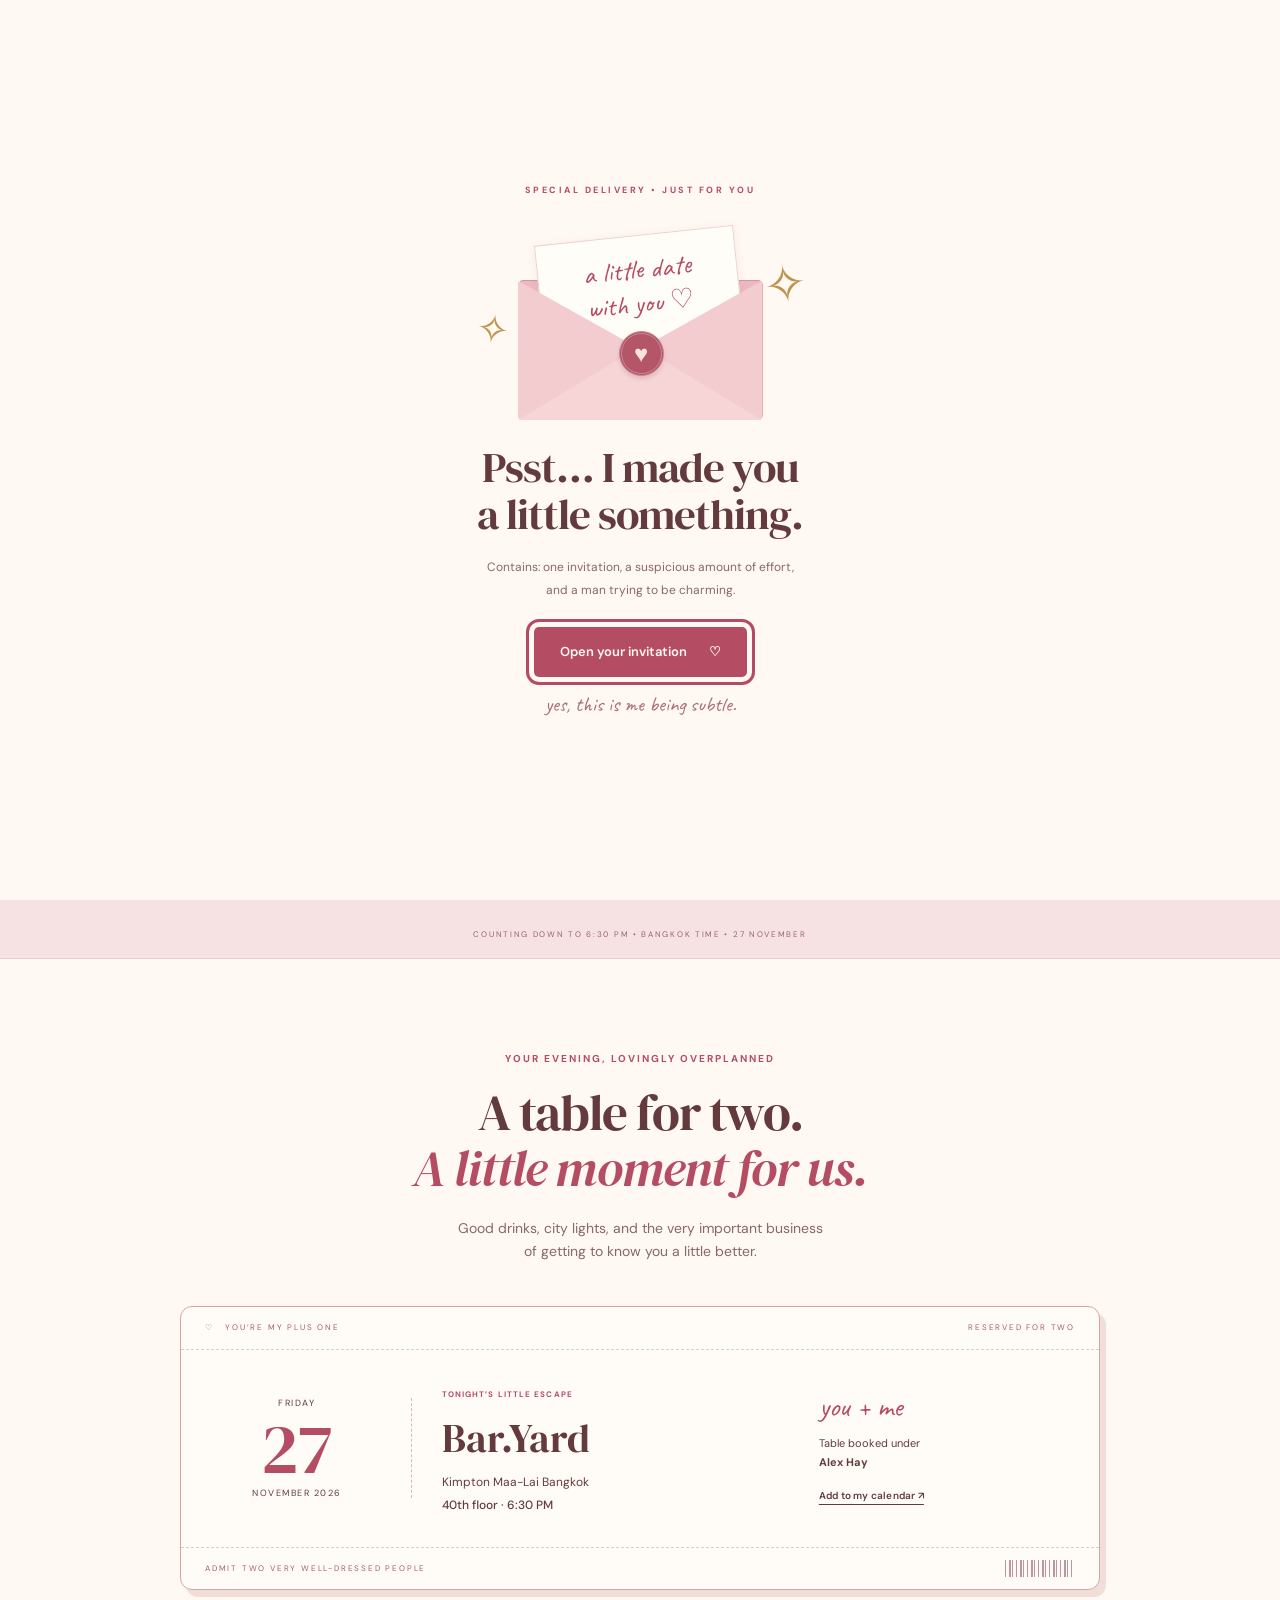
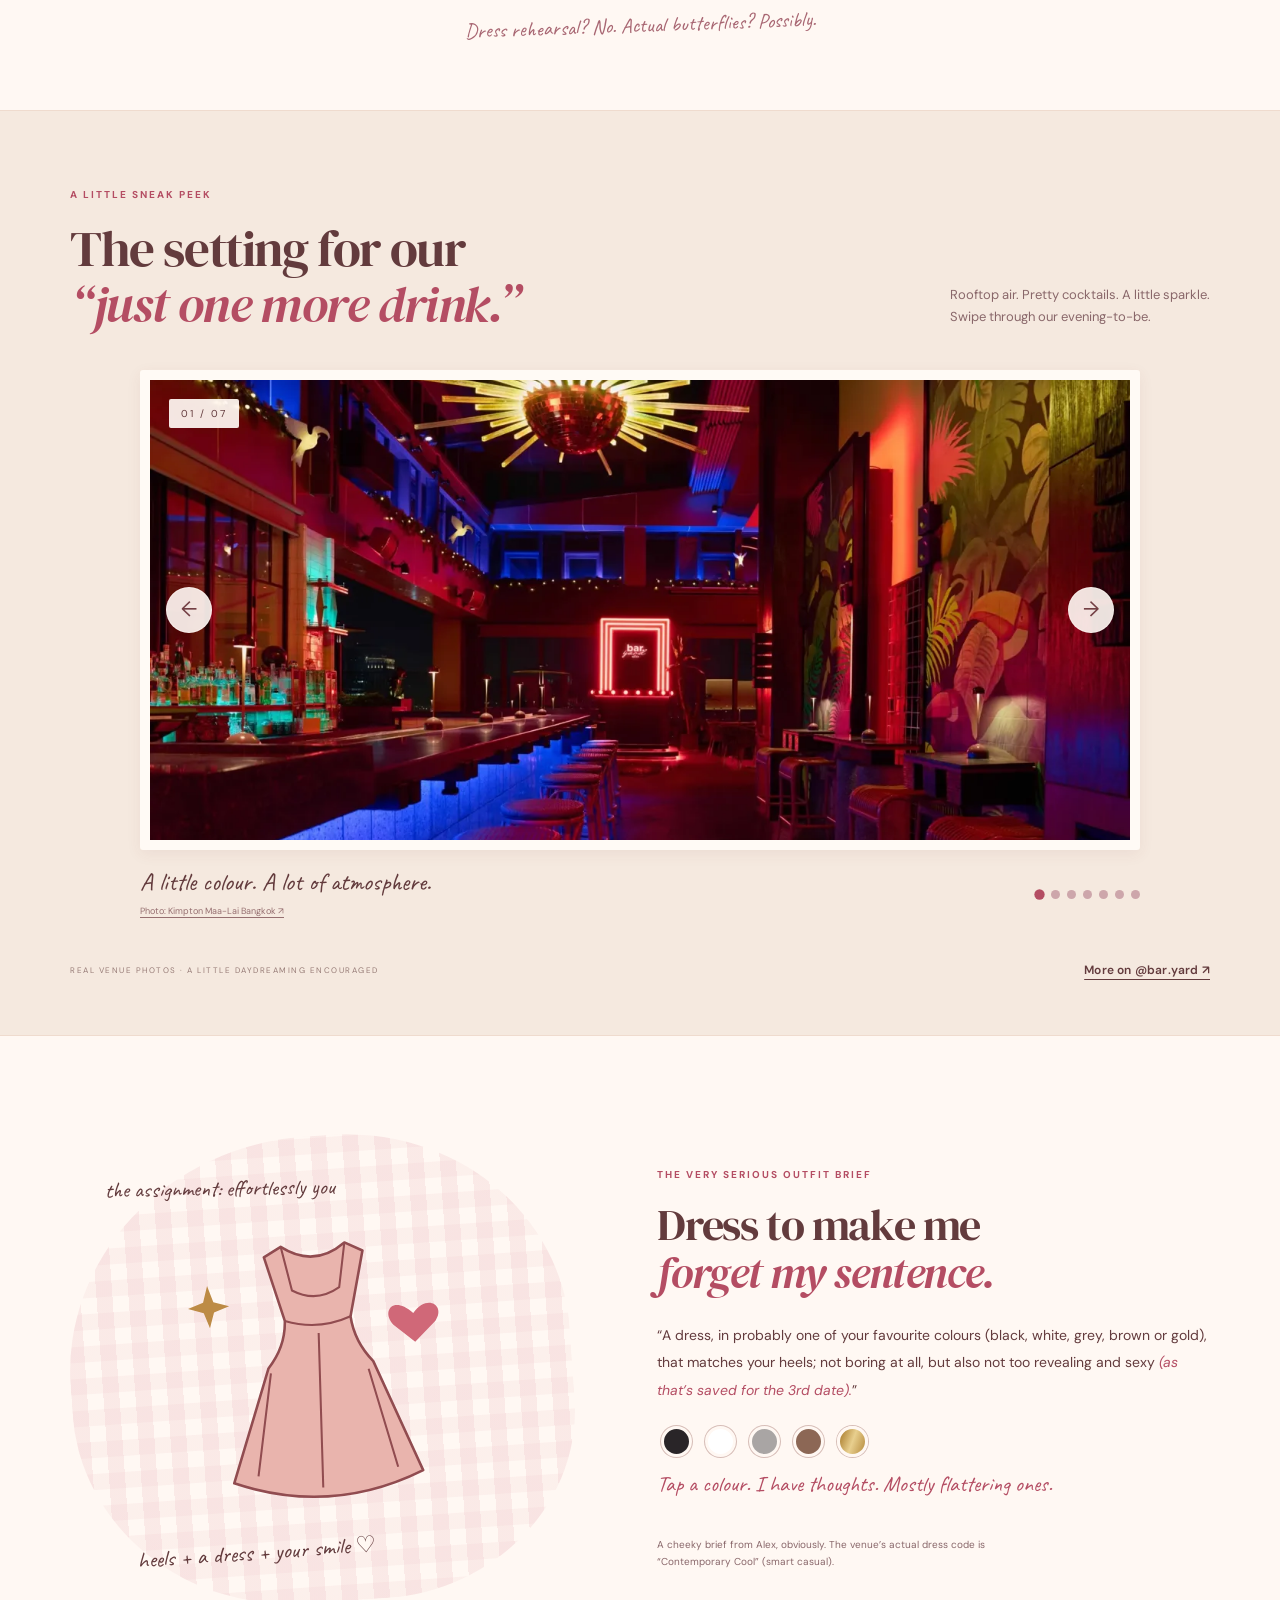
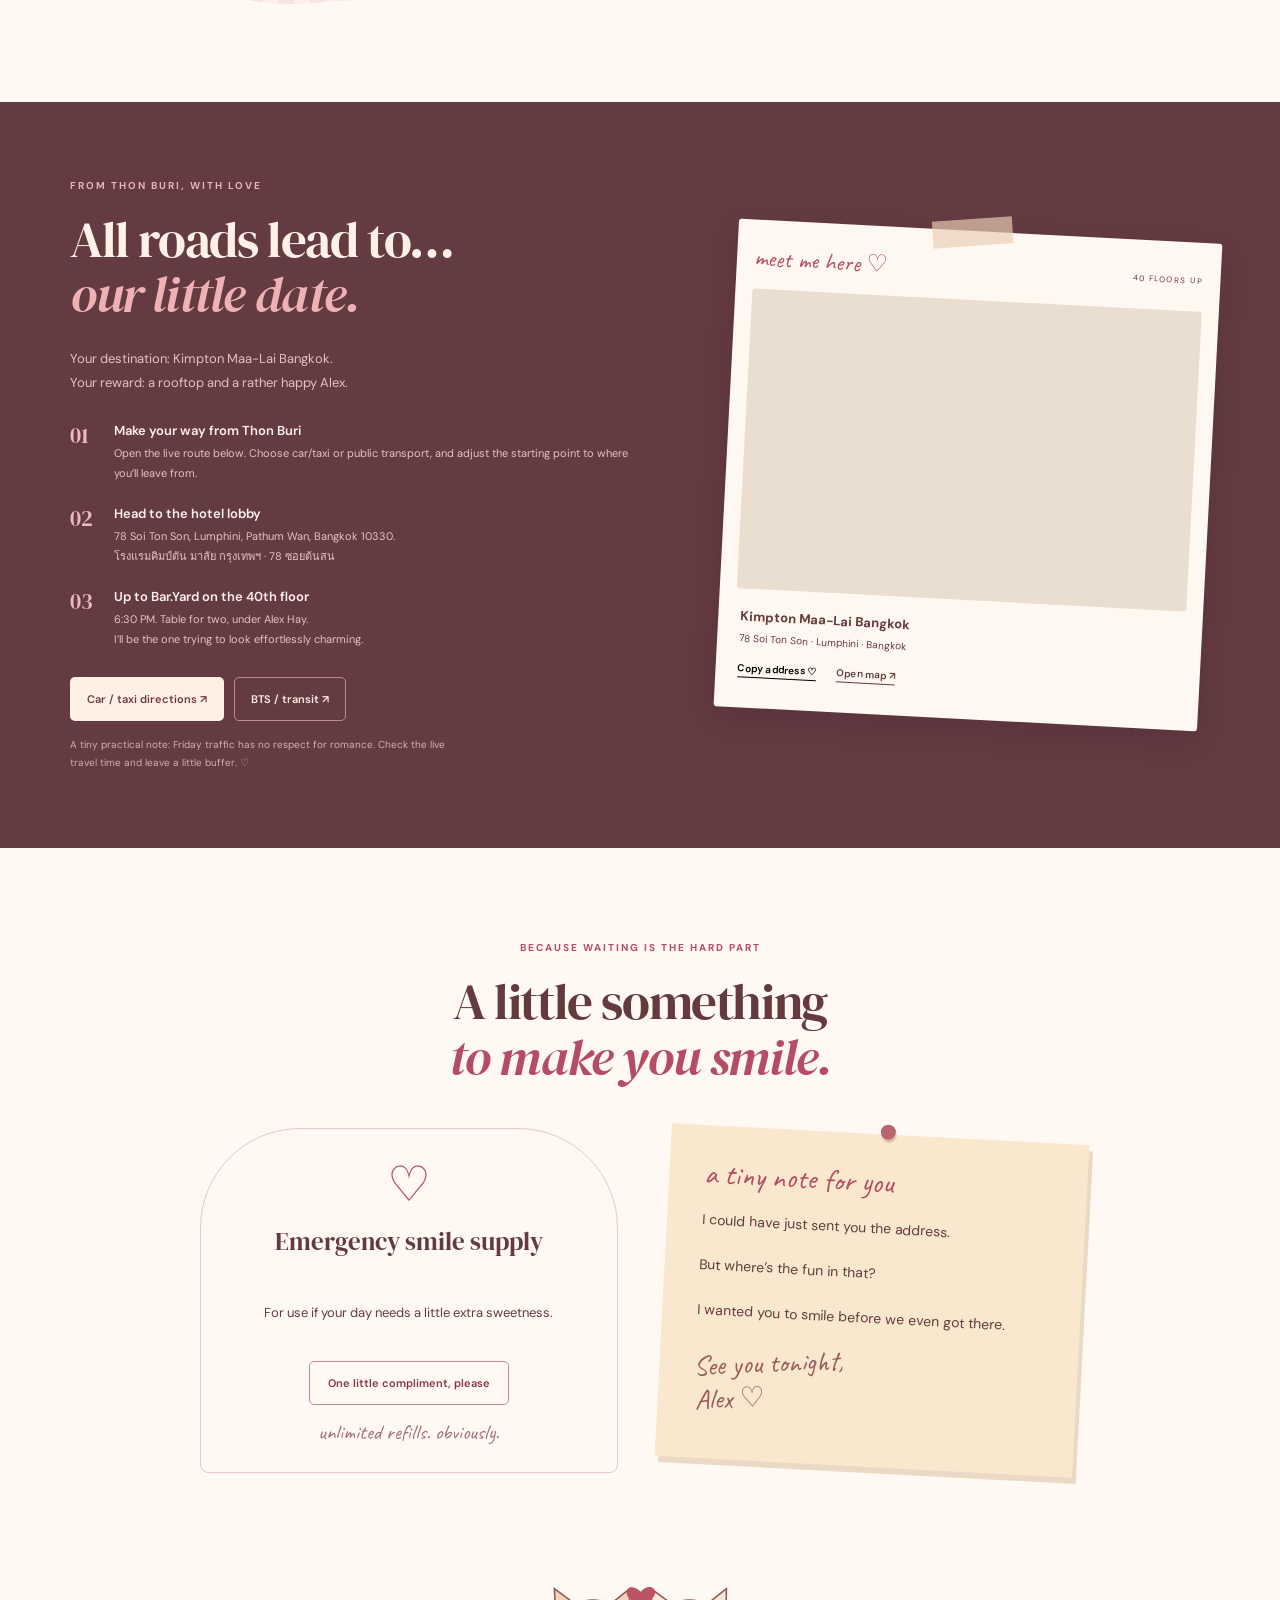
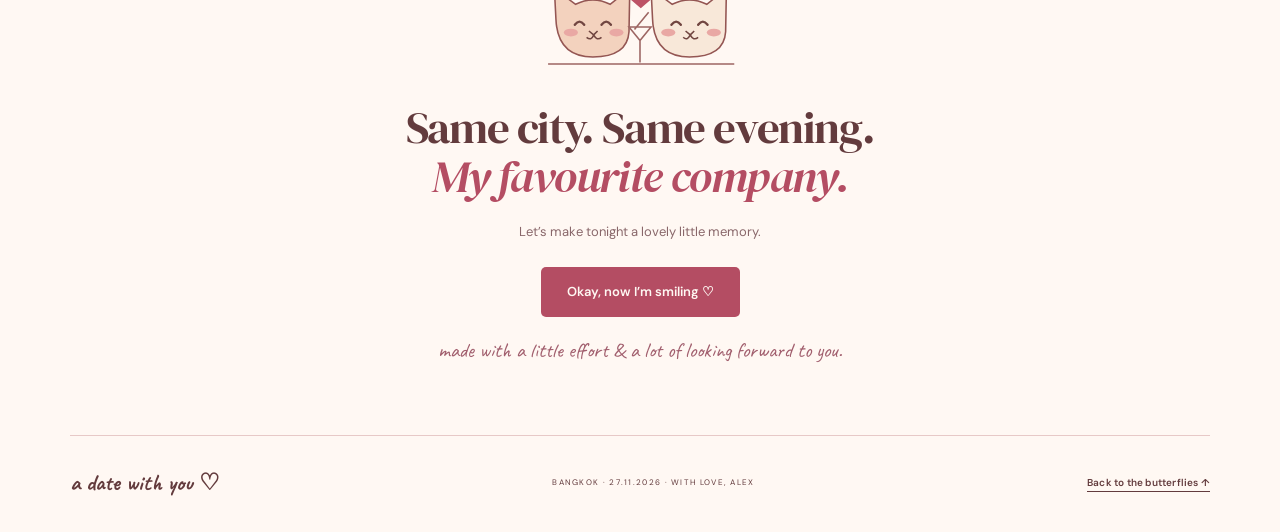
==== commit bb1d5fd1: "Make outfit swatches change the dress colour and remove shoe illustration" ====
--- a/a-little-date/index.html
+++ b/a-little-date/index.html
@@ -15,7 +15,7 @@
   <link rel="preconnect" href="https://fonts.gstatic.com" crossorigin>
   <link href="https://fonts.googleapis.com/css2?family=DM+Sans:wght@400;500;600;700&family=DM+Serif+Display:ital@0;1&family=Caveat:wght@400;600;700&display=swap" rel="stylesheet">
   <link rel="stylesheet" href="style.css">
-  <script src="app.js" defer></script>
+  <script src="app.js?v=dress-colours-1" defer></script>
 </head>
 <body>
   <a class="skip" href="#tonight">Skip to your invitation</a>
@@ -87,7 +87,7 @@
     </section>
 
     <section class="outfit-section wrap" id="dress-code" aria-labelledby="outfit-title">
-      <div class="outfit-art" aria-hidden="true"><div class="outfit-art-inner"><span class="hand outfit-scribble">the assignment: effortlessly you</span><svg viewBox="0 0 340 340" class="dress-doodle"><path d="M122 55L139 46Q170 69 201 46L218 55L202 118Q204 143 221 163L262 272Q170 310 78 272L119 163Q137 143 138 118Z" fill="#e9b4ad" stroke="#914c50" stroke-width="2.5" stroke-linejoin="round"/><path d="M139 46L147 89Q170 103 193 89L201 46M138 118Q170 130 202 118M121 168L102 267M170 132L164 282M216 170L238 267" fill="none" stroke="#914c50" stroke-width="2"/><path d="M235 272Q259 289 277 278L293 249Q300 245 305 254L300 282L313 300L312 314L266 314Q243 309 235 292Z" fill="#6b393e" stroke="#6b393e" stroke-width="2"/><path d="M304 289L307 325" stroke="#6b393e" stroke-width="5"/><path d="M60 95L65 79L70 95L85 100L70 105L65 120L60 105L45 100Z" fill="#bd8b45"/><path d="M263 119C244 100 232 116 243 129L263 147L284 128C295 114 278 101 263 119Z" fill="#d06878"/></svg><span class="hand outfit-bottom">heels + a dress + your smile ♡</span></div></div>
+      <div class="outfit-art" aria-hidden="true"><div class="outfit-art-inner"><span class="hand outfit-scribble">the assignment: effortlessly you</span><svg viewBox="0 0 340 340" class="dress-doodle"><defs><linearGradient id="dress-gold" x1="0" y1="0" x2="1" y2=".6"><stop offset="0" stop-color="#ae7f2f"/><stop offset=".45" stop-color="#eed594"/><stop offset="1" stop-color="#bf9447"/></linearGradient></defs><path id="dress-fabric" d="M122 55L139 46Q170 69 201 46L218 55L202 118Q204 143 221 163L262 272Q170 310 78 272L119 163Q137 143 138 118Z" fill="#e9b4ad" stroke="#914c50" stroke-width="2.5" stroke-linejoin="round"/><path id="dress-details" d="M139 46L147 89Q170 103 193 89L201 46M138 118Q170 130 202 118M121 168L102 267M170 132L164 282M216 170L238 267" fill="none" stroke="#914c50" stroke-width="2"/><path d="M60 95L65 79L70 95L85 100L70 105L65 120L60 105L45 100Z" fill="#bd8b45"/><path d="M263 119C244 100 232 116 243 129L263 147L284 128C295 114 278 101 263 119Z" fill="#d06878"/></svg><span class="hand outfit-bottom">heels + a dress + your smile ♡</span></div></div>
       <div class="outfit-copy"><p class="eyebrow">THE VERY SERIOUS OUTFIT BRIEF</p><h2 id="outfit-title">Dress to make me<br><em>forget my sentence.</em></h2><p class="outfit-quote">“A dress, in probably one of your favourite colours (black, white, grey, brown or gold), that matches your heels; not boring at all, but also not too revealing and sexy <span class="cheeky">(as that’s saved for the 3rd date).</span>”</p><div class="palette" aria-label="Pick your outfit colour"><button class="swatch black" data-colour="black" aria-label="Black" aria-pressed="false"></button><button class="swatch white" data-colour="white" aria-label="White" aria-pressed="false"></button><button class="swatch grey" data-colour="grey" aria-label="Grey" aria-pressed="false"></button><button class="swatch brown" data-colour="brown" aria-label="Brown" aria-pressed="false"></button><button class="swatch gold" data-colour="gold" aria-label="Gold" aria-pressed="false"></button></div><p class="colour-reply" id="colour-reply" aria-live="polite">Tap a colour. I have thoughts. Mostly flattering ones.</p><p class="small outfit-fineprint">A cheeky brief from Alex, obviously. The venue’s actual dress code is “Contemporary Cool” (smart casual).</p></div>
     </section>
 
